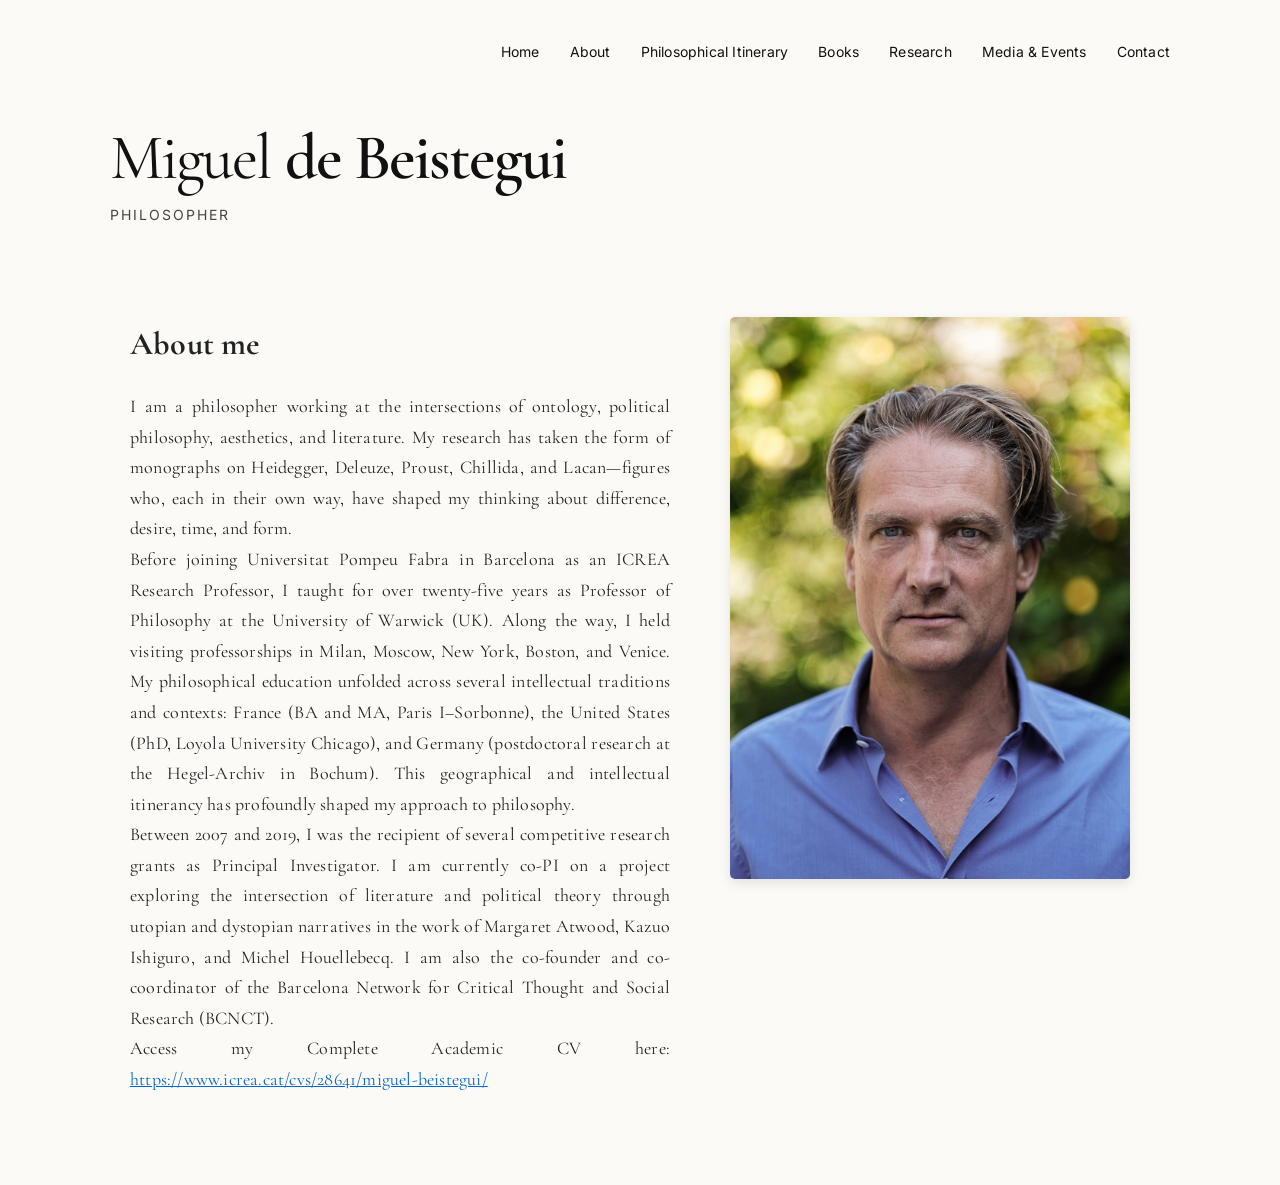
==== about.html @ 4a917e39 "Subida inicial de la web" ====
<!DOCTYPE html>
<html lang="en">
<head>
    <meta charset="UTF-8">
    <meta name="viewport" content="width=device-width, initial-scale=1.0">
    <title>About - Miguel de Beistegui</title>
    <link href="https://fonts.googleapis.com/css2?family=Cormorant+Garamond:wght@400;500;600&family=Inter:wght@400;500&display=swap" rel="stylesheet">
    <link rel="stylesheet" href="css/style.css">
    
</head>
<body>

    <!-- MENU SUPERIOR -->
    <header>
    <nav>
        <a href="index.html">Home</a>

        <div class="dropdown">
            <a href="#">About</a>
            <div class="dropdown-content">
                <a href="about.html#about-me">About me</a>
                <a href="about.html#autobiography">A Brief Philosophical Autobiography</a>
            </div>
        </div>

        <a href="itinerary.html">Philosophical Itinerary</a>
        <a href="books.html">Books</a>

        <div class="dropdown">
            <a href="research.html">Research</a>
            <div class="dropdown-content">
                <a href="research.html#invited-papers">Invited Papers & Lectures</a>
                <a href="research.html#organization">Organization of Conferences</a>
                <a href="research.html#book-chapters">Book Chapters</a>
                <a href="research.html#articles">Articles in Academic Journals</a>
                <a href="research.html#translations">Translations</a>
            </div>
        </div>

        <a href="media.html">Media & Events</a>
        <a href="contact.html">Contact</a>
    </nav>
</header>

    <!-- HERO SIMPLIFICADO (Nombre + Subtítulo) -->
  <section class="hero">
    <div class="hero-text">
        <h1>Miguel <span>de Beistegui</span></h1>
        <p class="hero-subtitle">Philosopher</p>
    </div>
</section>

    <main>
        <!-- About me -->
        <section id="about-me" class="about-section">
            <div class="about-container">
                <div class="about-text">
                    <h1>About me</h1>
                    <p>I am a philosopher working at the intersections of ontology, political philosophy, aesthetics, and literature. My research has taken the form of monographs on Heidegger, Deleuze, Proust, Chillida, and Lacan—figures who, each in their own way, have shaped my thinking about difference, desire, time, and form.</p>
                    
                    <p>Before joining Universitat Pompeu Fabra in Barcelona as an ICREA Research Professor, I taught for over twenty-five years as Professor of Philosophy at the University of Warwick (UK). Along the way, I held visiting professorships in Milan, Moscow, New York, Boston, and Venice. My philosophical education unfolded across several intellectual traditions and contexts: France (BA and MA, Paris I–Sorbonne), the United States (PhD, Loyola University Chicago), and Germany (postdoctoral research at the Hegel-Archiv in Bochum). This geographical and intellectual itinerancy has profoundly shaped my approach to philosophy.</p>
                    
                    <p>Between 2007 and 2019, I was the recipient of several competitive research grants as Principal Investigator. I am currently co-PI on a project exploring the intersection of literature and political theory through utopian and dystopian narratives in the work of Margaret Atwood, Kazuo Ishiguro, and Michel Houellebecq. I am also the co-founder and co-coordinator of the Barcelona Network for Critical Thought and Social Research (BCNCT).</p>
                    
                    <p>Access my Complete Academic CV here: <a href="https://www.icrea.cat/cvs/28641/miguel-beistegui/" target="_blank">https://www.icrea.cat/cvs/28641/miguel-beistegui/</a></p>
                </div>
                <div class="about-image">
                    <img src="images/portrait.jpg" alt="Miguel de Beistegui">
                </div>
            </div>
        </section>

        <!-- A Brief Philosophical Autobiography -->
<section id="autobiography" class="about-section">
    <div class="about-container">
        <div class="about-text">

            <h1>A Brief Philosophical Autobiography</h1>

            <!-- VIDEO -->
            <div class="video-link">
                <a href="https://www.youtube.com/watch?v=cLiV4CxThZU" target="_blank">
                    <img src="https://img.youtube.com/vi/cLiV4CxThZU/maxresdefault.jpg" alt="Video">
                    <div class="play-button">▶</div>
                </a>
            </div>

            <h2>Phenomenological Beginnings</h2>
            <p>My philosophical roots lie in phenomenology, more precisely in Heideggerian ontology. My first three books were devoted to Heidegger and to what I take to be philosophy’s most fundamental problem: the ontological difference. At stake here is the relation between being and time. What is cannot be reduced to what is merely actual or present; time cannot be understood as a simple succession of instants. Likewise, identity does not generate difference; it is difference that produces identity.</p>

            <!-- IMAGE LEFT -->
            <div class="inline-media left">
                <img src="images/books/heidegger-political1.jpg" alt="">
            </div>

            <h2>Beyond Heidegger: Science and Ontology</h2>
            <p>Yet two problems eventually led me to move away from Heidegger’s framework.</p>

            <p>The first concerns the relation between ontology and contemporary science —quantum mechanics, thermodynamics, non-linear dynamics, and biology. These domains, in my view, cannot be reduced to Heidegger’s account of modern science as an effect of Technology understood as the final stage of Western metaphysics. Not all science is subsumed under this logic. The challenge, then, became how to construct an ontology capable of responding to, and incorporating, contemporary scientific thought.</p>

            <!-- IMAGE RIGHT -->
            <div class="inline-media right">
                <img src="images/books/truth-genesis.jpg" alt="">
            </div>

            <p>This question led me to Gilles Deleuze. I read <em>Difference and Repetition</em> (1968) as a late-twentieth-century rewriting of <em>Being and Time</em> (1927), and of the ontological difference itself. This engagement culminated in <em>Truth and Genesis</em> (2004), my fourth book, and has since continued through further books, articles, and lectures on Deleuze.</p>

            <h2>History, Critique, and the Present</h2>
            <p>The second problem concerns the relation between ontology and history. Heidegger’s conception of Western history as a unified narrative of the “forgetting of Being” strikes me as both too general—insensitive to ruptures and singular events—and too directional, presupposing an essentially linear orientation of history. This led me to shift away from phenomenology understood as the description of phenomena in their givenness, and toward critique.</p>

            <p>Following Foucault, I came to think philosophy as a critical ontology of ourselves and of our present. From this perspective, philosophical history is better pursued through archaeology and genealogy than through grand narratives.</p>

            <!-- IMAGE LEFT -->
            <div class="inline-media left">
                <img src="images/books/government-desire.jpg" alt="">
            </div>

            <h2>Critique in Times of Crisis</h2>
            <p>This critical turn was also prompted—and intensified—by contemporary events: the financial crisis of 2008, the ongoing ecological crisis, and the steady expansion of states of exception within constitutional democracies. My trilogy on desire draws on the Foucauldian toolbox to develop a critical history of liberalism and neoliberalism as technologies of government grounded in norms of interest, self-interest, and utility.</p>

            <!-- IMAGE RIGHT -->
            <div class="inline-media right">
                <img src="images/books/crisis-critique.jpg" alt="">
            </div>

            <p>My book <em>Crisis: A Critique</em> (2026) distinguishes between different regimes of crisis in order to address their specific urgency and the kinds of responses they demand.</p>

            <p>But critique, as I argue in <em>Thought Under Threat: On Spite, Superstition, and Stupidity</em> (2021), must not be directed only at historical situations or political formations. It must also be turned inward, as a kind of philosophical clinic that diagnoses the vices of thought—those habits and tendencies that undermine our capacity to think clearly and to govern ourselves peacefully. Such noetic vices, I suggest, are not merely tolerated but often encouraged in our dark times.</p>

            <h2>Desire and the Human Condition</h2>

            <!-- IMAGE LEFT (NEW) -->
            <div class="inline-media left">
                <img src="images/books/elan-desir.jpg" alt="">
            </div>

            <p>The third and final volume of my trilogy on desire, <em>L’Élan du désir. Pour une éthique de la volupté</em> (2021), returns to desire as an irreducible ontological condition. Desire is the way in which we experience ourselves as never fully identical with ourselves or with the world. This incompleteness, this constitutive uneasiness, is not a defect to be overcome but the source of curiosity, wonder, creativity, and joy. It is something to be affirmed.</p>

            <h2>Literature, Art, and Metaphor</h2>
            <p>Literature and art have played a decisive role in shaping this philosophical trajectory. If “difference” names the central ontological concept of my work, and “desire” its ethical core, then “metaphor” is the aesthetic concept that translates the ontological difference into experience.</p>

            <div class="final-block">

    <div class="final-text">
        <p>Metaphor allows us to connect objects, moments, places, and experiences that are ordinarily held apart —even opposed— in a way that is not less real, but more so. I develop this claim in <em>Aesthetics After Metaphysics: From Mimesis to Metaphor</em> (2012) and in my work on Proust, <em>Jouissance de Proust: pour une esthétique de la métaphore</em> (2007).</p>

        <p>Literature—tragedy, fiction, poetry—also plays a central role in my analyses of crisis and noetic vices. My book on the sculptor Eduardo Chillida (2011), finally, is an homage to his poetics of space and the elements, and to the Basque soul that speaks through his work.</p>

        <p>In short, my philosophical project seeks to articulate a double, critical ontology: an ontology of nature, and an ontology of ourselves and of our present.</p>
    </div>

    <div class="final-image">
        <img src="images/books/aesthetics-metaphor.jpg" alt="">
    </div>

</div>

        </div>
    </div>
</section>
    </main>

    <script>
        function showAboutSectionFromHash() {
            const hash = window.location.hash || '#about-me';
            const sections = document.querySelectorAll('.about-section');
            sections.forEach(sec => sec.classList.remove('active'));
            const targetSection = document.querySelector(hash);
            if(targetSection) targetSection.classList.add('active');
            window.scrollTo({ top: 0, behavior: 'smooth' });
        }

        window.addEventListener('load', showAboutSectionFromHash);
        window.addEventListener('hashchange', showAboutSectionFromHash);
    </script>
<script>
document.addEventListener('DOMContentLoaded', () => {

    // --- HEADER HEIGHT ---
    const header = document.querySelector('header');
    const headerHeight = header.offsetHeight;

    // --- ABOUT PAGE FUNCTIONALITY ---
    function showAboutSectionFromHash() {
        const hash = window.location.hash || '#about-me';
        const sections = document.querySelectorAll('.about-section');
        sections.forEach(sec => sec.classList.remove('active'));
        const targetSection = document.querySelector(hash);
        if(targetSection) targetSection.classList.add('active');

        // Ajuste scroll para que el header fijo no tape el título
        if(targetSection) {
            const sectionTop = targetSection.getBoundingClientRect().top + window.pageYOffset;
            window.scrollTo({
                top: sectionTop - headerHeight - 10, // margen extra
                behavior: 'smooth'
            });
        }
    }

    if(document.querySelectorAll('.about-section').length) {
        window.addEventListener('load', showAboutSectionFromHash);
        window.addEventListener('hashchange', showAboutSectionFromHash);
    }

    // --- PHILOSOPHICAL ITINERARY FUNCTIONALITY ---
    const itineraryItems = document.querySelectorAll('.itinerary-item');

    itineraryItems.forEach(item => {
        const readMore = item.querySelector('.read-more');
        const content = item.querySelector('.itinerary-item-content');

        // efecto push up y sombreado
        item.addEventListener('mouseenter', () => {
            item.style.transform = 'translateY(-5px)';
            item.style.boxShadow = '0 8px 16px rgba(0,0,0,0.15)';
        });
        item.addEventListener('mouseleave', () => {
            item.style.transform = 'translateY(0)';
            item.style.boxShadow = '0 4px 8px rgba(0,0,0,0.1)';
        });

        // Enlaces "Read more" llevan al libro correspondiente
        if(readMore) {
            readMore.addEventListener('click', (e) => {
                e.preventDefault();
                const bookUrl = readMore.getAttribute('href');
                window.location.href = bookUrl;
            });
        }

        // Evitar que el título redirija a libro
        const titleLink = item.querySelector('h2 a');
        if(titleLink) {
            titleLink.removeAttribute('href');
        }
    });

});
</script>
</body>
</html>
---- css/style.css ----
/* --- RESET BÁSICO --- */
* {
    margin: 0;
    padding: 0;
    box-sizing: border-box;
}

/* --- BODY --- */
body {
    font-family: 'Cormorant Garamond', serif;
    background-color: #fbfaf7;
    color: #111111;
    line-height: 1.65;
    max-width: 1100px;
    margin: 0 auto;
    padding: 40px 20px;
    letter-spacing: 0.2px;
}

/* --- MENU SUPERIOR --- */
header nav {
    display: flex;
    justify-content: flex-end;
    gap: 30px;
    margin-bottom: 60px;
    font-family: 'Inter', sans-serif;
    font-size: 14px;
}

header nav a {
    text-decoration: none;
    color: #111111;
    position: relative;
}

header nav a:hover::after {
    content: '';
    position: absolute;
    left: 0;
    bottom: -3px;
    width: 100%;
    height: 1px;
    background-color: #111111;
}

/* --- DROPDOWN MENU --- */
nav .dropdown {
    position: relative;
    display: inline-block;
}

nav .dropdown-content {
    display: none;
    position: absolute;
    top: 100%;
    left: 0;
    background-color: #fbfaf7;
    min-width: 220px;
    box-shadow: 0px 4px 6px rgba(0,0,0,0.1);
    z-index: 10;
    flex-direction: column;
}

nav .dropdown-content a {
    padding: 10px 20px;
    display: block;
    color: #111111;
    text-decoration: none;
    font-family: 'Inter', sans-serif;
    font-size: 14px;
}

nav .dropdown:hover .dropdown-content {
    display: flex;
}

nav .dropdown-content a:hover {
    background-color: #f0f0f0;
}

/* --- HERO (GLOBAL) --- */
.hero {
    display: flex;
    flex-wrap: wrap;
    gap: 40px;
    align-items: flex-start;
    margin-bottom: 40px;
}

.hero-text {
    flex: 1 1 60%;
    max-width: 700px;
}

.hero-text h1 {
    font-size: clamp(42px, 5vw, 64px);
    letter-spacing: -0.03em;
    font-weight: 400;
    line-height: 1.1;
    margin-bottom: 8px;
}

.hero-text h1 span {
    font-weight: 600;
}

.hero-subtitle {
    font-family: 'Inter', sans-serif;
    font-size: 14px;
    color: #444444;
    letter-spacing: 1px;
    margin-top: 10px;
    letter-spacing: 2px;
    text-transform: uppercase;
}

.hero-welcome {
    font-size: 18px;
    margin-top: 30px;
    max-width: 520px
    text-align: justify;
}

.hero-image {
    flex: 1 1 25%;
    display: flex;
    justify-content: flex-end;
}

.hero-image img {
    max-width: 200px;
    width: 70%;
    height: auto;
    object-fit: cover;
    border-radius: 8px;
}

/* --- SECTION TITLES --- */
.section-title {
    font-family: 'Inter', sans-serif;
    font-size: 12px;
    letter-spacing: 2px;
    margin-bottom: 20px;
}

/* --- LATEST BOOK --- */
.latest-book {
    margin-top: 30px;
}

.latest-book hr {
    border: none;
    border-top: 1px solid #dcdcdc;
    margin: 20px 0;
}

.book-item {
    display: flex;
    flex-wrap: nowrap;
    gap: 50px;
    align-items: flex-start;
    padding: 10px 0;
}

.book-item img {
    order: 1;
}

.book-text {
    order: 2;
}


.book-cover {
    width: 140px;
    flex-shrink: 0;
    display: block;
    margin: 0;
    box-shadow: 0 4px 8px rgba(0,0,0,0.2);
    transition: transform 0.2s;
}

.book-cover:hover {
    transform: scale(1.05);
}

.book-text {
    flex: 1 1 65%;
    text-align: left;
    max-width: 650px;
}

.book-text h2 {
    font-size: 28px;
    font-weight: 500;
    margin-bottom: 10px;
    margin-top: 0;
}

.book-text p {
    font-size: 18px;
    line-height: 1.6;
    margin-bottom: 10px;
}

/* --- UPCOMING EVENTS --- */
.upcoming-events {
    margin-top: 40px;
}

.upcoming-events hr {
    border: none;
    border-top: 1px solid #dcdcdc;
    margin: 20px 0;
}

.upcoming-events ul {
    list-style: none;
}

.upcoming-events li {
    font-size: 18px;
    margin-bottom: 5px;
}

/* --- ABOUT --- */
/* ===== About Page Styles ===== */

.about-section {
    display: none;
    padding: 50px 20px;
    max-width: 1200px;
    margin: 0 auto;
}

.about-section.active {
    display: flex;
    flex-wrap: wrap;
    justify-content: space-between;
}

.about-container {
    display: flex;
    flex-wrap: wrap;
    align-items: flex-start;
    gap: 40px;
    width: 100%;
}

.about-text {
    flex: 1 1 500px;
    font-family: 'Cormorant Garamond', serif;
    font-size: 18px;
    line-height: 1.7;
    color: #222;
    text-align: justify;
}

.about-text h1 {
    font-size: 32px;
    margin-bottom: 20px;
}

.about-image {
    flex: 1 1 400px;
    text-align: center;
}

.about-image img {
    width: 100%;
    max-width: 400px;
    height: auto;
    object-fit: cover;
    border-radius: 5px;
    box-shadow: 0 4px 12px rgba(0,0,0,0.1);
}

.about-text a {
    color: #0066cc;
    text-decoration: underline;
}

.about-text a:hover {
    color: #004499;
}

/* --- ITINERARY --- */
.itinerary {
    display: flex;
    flex-direction: column;
    gap: 60px;
}

.itinerary-item {
    display: flex;
    flex-wrap: wrap;
    gap: 30px;
    padding: 30px;
    border-radius: 10px;
    transition: transform 0.3s, box-shadow 0.3s;
    box-shadow: 0 4px 10px rgba(0,0,0,0.05);
}

.itinerary-item:hover {
    transform: translateY(-5px);
    box-shadow: 0 10px 20px rgba(0,0,0,0.15);
}

.itinerary-item img {
    max-width: 250px;
    width: 100%;
    border-radius: 8px;
    object-fit: cover;
}

.itinerary-item-content {
    flex: 1 1 60%;
}

.itinerary-item h2 {
    font-size: 28px;
    margin-bottom: 10px;
}

.itinerary-item p {
    font-size: 18px;
    line-height: 1.6;
    text-align: justify;
}

.itinerary-item .highlight {
    font-style: italic;
    margin: 15px 0;
}

.itinerary-item .read-more {
    margin-top: 12px;
    display: inline-block;
    font-family: 'Inter', sans-serif;
    font-size: 14px;
    color: #0066cc;
    text-decoration: underline;
    font-weight: 600;
}

.itinerary-item .read-more:hover {
    color: #004499;
}

.itinerary-item .quote-highlight {
    font-weight: 600;
    font-size: 20px;
    line-height: 1.7;
    color: #111;
}

/* --- BOOKS PAGE AJUSTADA --- */
.books {
    max-width: 900px;
    margin: auto;
    display: flex;
    flex-direction: column;
    gap: 80px;
}

.book {
    padding-bottom: 40px;
    transition: transform 0.3s, box-shadow 0.3s;
    border-radius: 10px;
    background-color: #fbfaf7; /* fondo igual a la página */
}

.book:hover {
    transform: translateY(-5px);
    box-shadow: 0 8px 20px rgba(0,0,0,0.08); 
}

.book h2 {
    font-size: 28px;
    margin-bottom: 20px;
}

/* Contenedor flex para imagen y texto, imagen a la izquierda */
.book-content {
    display: flex;
    gap: 20px;
    align-items: flex-start;
    flex-wrap: nowrap; 
}

.book-cover {
    width: 180px;
    flex-shrink: 0;
    border-radius: 5px;
    object-fit: cover;
    transition: transform 0.2s;
}

.book-cover:hover {
    transform: scale(1.03);
}

.book-text {
    flex: 1 1 auto;
    font-size: 18px;
    line-height: 1.7;
    text-align: justify;
    color: #111;
}

.meta {
    font-family: 'Inter', sans-serif;
    font-size: 14px;
    color: #666;
    margin-bottom: 15px;
}

/* Enlaces dentro de los libros */
.links {
    margin-top: 10px;
    display: flex;
    flex-direction: column;
    gap: 6px;
}

.links a {
    font-family: 'Cormorant Garamond', serif;
    font-weight: 500;
    color: #111111;
    text-decoration: none;
    position: relative;
    padding-left: 0;
}

.links a::before {
    content: "→ ";
}

.links a:hover {
    text-decoration: underline;
}

/* --- RESPONSIVE BOOKS --- */
@media (max-width: 900px) {
    .book-content {
        flex-direction: column; /* imagen arriba en móvil */
    }

    .book-cover {
        width: 100%;
        max-width: 250px;
        margin-bottom: 15px;
    }
}

/* --- MEDIA PAGE --- */
.media {
    max-width: 900px;
    margin: auto;
    display: flex;
    flex-direction: column;
    gap: 50px;
}

.media-item {
    border-bottom: 1px solid #e5e5e5;
    padding-bottom: 25px;
}

.media-item h2 {
    font-size: 24px;
    margin-bottom: 6px;
}

.media-item a {
    font-family: 'Inter', sans-serif;
    text-decoration: none;
    color: #111;
}

.media-item a:hover {
    text-decoration: underline;
}

/* --- CONTACT --- */
.contact {
    max-width: 700px;
    margin: auto;
    font-size: 18px;
}

.contact p {
    margin-bottom: 12px;
}

/* --- RESPONSIVE --- */
@media (max-width: 900px) {

    .hero {
        flex-direction: column;
    }

    .hero-image {
        justify-content: center;
    }

    .book-content {
        flex-direction: column;
    }

    .book-cover {
        width: 100%;
        max-width: 250px;
        margin-bottom: 15px;
    }

    .about-container {
        flex-direction: column;
        gap: 30px;
    }

    .about-image img,
    .itinerary-item img {
        max-width: 100%;
    }
}
/* --- BOOKS: editorial debajo de la imagen --- */
.book-cover-container {
    display: flex;
    flex-direction: column;
    align-items: center;
}

.book-cover-container .meta {
    margin-top: 8px;
    font-family: 'Inter', sans-serif;
    font-size: 14px;
    color: #666;
}

/* ===== RESEARCH TIMELINE ===== */

.research-section {
    max-width: 900px;
    margin: 80px auto;
    padding: 0 20px;
}

.research-section h2 {
    font-family: 'Cormorant Garamond', serif;
    font-size: 2rem;
    margin-bottom: 40px;
}

.timeline {
    position: relative;
    border-left: 1px solid #ccc;
    padding-left: 30px;
}

.timeline-item {
    margin-bottom: 50px;
    position: relative;
}

.timeline-date {
    font-family: 'Inter', sans-serif;
    font-size: 0.9rem;
    color: #777;
    margin-bottom: 10px;
}

.timeline-content p {
    margin-bottom: 12px;
    line-height: 1.6;
}

.timeline-content a {
    text-decoration: none;
    font-size: 0.9rem;
    margin-left: 6px;
    opacity: 0.6;
    transition: opacity 0.2s ease;
}

.timeline-content a:hover {
    opacity: 1;
}

/* subtle dot */
.timeline-item::before {
    content: "";
    position: absolute;
    left: -36px;
    top: 5px;
    width: 8px;
    height: 8px;
    background: #000;
    border-radius: 50%;
}

/* --- AUTOBIOGRAPHY MEDIA --- */

/* VIDEO */
.autobio-video {
    max-width: 600px;
    margin: 20px auto 30px auto;
}

.autobio-video iframe {
    width: 100%;
    height: 320px;
    border-radius: 8px;
    display: block;
}

/* IMAGES INLINE */
.inline-media {
    max-width: 220px;
}

.inline-media img {
    width: 100%;
    height: auto;
    border-radius: 6px;
    box-shadow: 0 6px 16px rgba(0,0,0,0.1);
}

/* LEFT / RIGHT FLOW */
.inline-media.left {
    float: left;
    margin: 10px 30px 20px 0;
}

.inline-media.right {
    float: right;
    margin: 10px 0 20px 30px;
}

/* CLEAR FLOATS */
.about-text::after {
    content: "";
    display: block;
    clear: both;
}

/* MOBILE FIX (CRÍTICO) */
@media (max-width: 900px) {

    .inline-media.left,
    .inline-media.right {
        float: none;
        display: block;
        margin: 30px auto;
        text-align: center;
    }

    .autobio-video iframe {
        height: 200px;
    }
}

/* VIDEO LINK (fallback opcional) */
.video-link {
    max-width: 600px;
    margin: 20px auto 30px auto;
    position: relative;
}

.video-link img {
    width: 100%;
    border-radius: 8px;
}

/* botón play */
.play-button {
    position: absolute;
    top: 50%;
    left: 50%;
    transform: translate(-50%, -50%);
    font-size: 50px;
    color: white;
    background: rgba(0,0,0,0.6);
    border-radius: 50%;
    padding: 10px 20px;
}

/* SEARCH (igual que Media) */
.controls{
    text-align:center;
    margin:40px 0;
}

.controls input{
    padding:10px;
    width:250px;
    border:1px solid #ddd;
    border-radius:20px;
    margin-bottom:15px;
}

mark{
    background: #ffe58a;
    padding: 0 2px;
}

/* ===== FILTERS (UNIFICADO MEDIA + RESEARCH) ===== */

.filters {
    display: flex;
    justify-content: center;
    gap: 10px;
    flex-wrap: wrap;
    margin-top: 10px;
}

.filters button {
    padding: 5px 10px;              
    border: 1px solid #ddd;       
    background: transparent;
    cursor: pointer;
    font-size: 12px;              
    font-family: 'Inter', sans-serif;
    border-radius: 20px;          
    transition: 0.2s ease;
}

.filters button:hover {
    background: #f3f3f3;
}

.filters button.active {
    background: #111;
    color: #fff;
    border-color: #111;
}

.home-section {
    margin-top: 90px;
}

.home-section:first-of-type {
    margin-top: 40px;
}

.section-title {
    font-family: 'Inter', sans-serif;
    font-size: 12px;
    letter-spacing: 2px;
    margin-bottom: 25px;
    color: #444;
}

.latest-book,
.upcoming-events {
    padding-top: 10px;
}

.contact-form {
    margin-top: 30px;
    display: flex;
    flex-direction: column;
    gap: 12px;
    max-width: 500px;
}

.contact-form input,
.contact-form textarea {
    font-family: 'Cormorant Garamond', serif;
    font-size: 16px;
    padding: 10px;
    border: 1px solid #ddd;
    border-radius: 4px;
    background: #fbfaf7;
}

.contact-form textarea {
    resize: vertical;
}

.contact-form button {
    font-family: 'Inter', sans-serif;
    font-size: 12px;
    letter-spacing: 1px;
    padding: 10px 14px;
    border: 1px solid #111;
    background: #111;
    color: #fff;
    cursor: pointer;
    transition: 0.2s;
}

.contact-form button:hover {
    background: #333;
}

.contact {
    max-width: 700px;
    margin: auto;
    font-size: 18px;
}

.contact-form {
    margin-top: 40px;
}

/* ===== MEDIA VIDEO SYSTEM (NEW) ===== */

.video-link {
    position: relative;
    display: block;
    cursor: pointer;
    margin-bottom: 10px;
}

.video-link img {
    width: 100%;
    display: block;
    border-radius: 6px;
}

.play-button {
    position: absolute;
    top: 50%;
    left: 50%;
    transform: translate(-50%, -50%);
    font-size: 40px;
    color: white;
    background: rgba(0,0,0,0.5);
    border-radius: 50%;
    padding: 10px 18px;
    pointer-events: none;
}

.featured {
    max-width: 700px;
    margin: 0 auto 60px;
    text-align: center; 
}

.featured-title {
    margin-top: 15px;
    font-size: 26px;
}

/* --- AUTOBIOGRAPHY SUBHEADINGS --- */

.about-text h2 {
    font-family: 'Inter', sans-serif;
    font-size: 12px;
    letter-spacing: 2px;
    text-transform: uppercase;
    font-weight: 500;
    color: #666;
    margin-top: 50px;
    margin-bottom: 12px;
    position: relative;
}

/* pequeña línea sutil encima (ritmo visual) */
.about-text h2::before {
    content: "";
    display: block;
    width: 30px;
    height: 1px;
    background: #ccc;
    margin-bottom: 10px;
}

/* primer subtítulo: menos espacio arriba */
.about-text h2:first-of-type {
    margin-top: 30px;
}

.events-list p {
    font-size: 18px;
    line-height: 1.6;
    margin-bottom: 18px;
}

.events-list a {
    font-family: 'Inter', sans-serif;
    font-size: 13px;
    color: #666;
    text-decoration: none;
}

.events-list a:hover {
    text-decoration: underline;
}

.final-block {
    display: flex;
    align-items: flex-end; 
    gap: 30px;
    margin-top: 20px;
}

.final-text {
    flex: 1;
}

.final-image {
    width: 220px;
    flex-shrink: 0;
}

.final-image img {
    width: 100%;
    border-radius: 6px;
    box-shadow: 0 6px 16px rgba(0,0,0,0.1);
}

@media (max-width: 900px) {
    .final-block {
        flex-direction: column;
        align-items: center;
    }

    .final-image {
        width: 100%;
        max-width: 250px;
    }
}
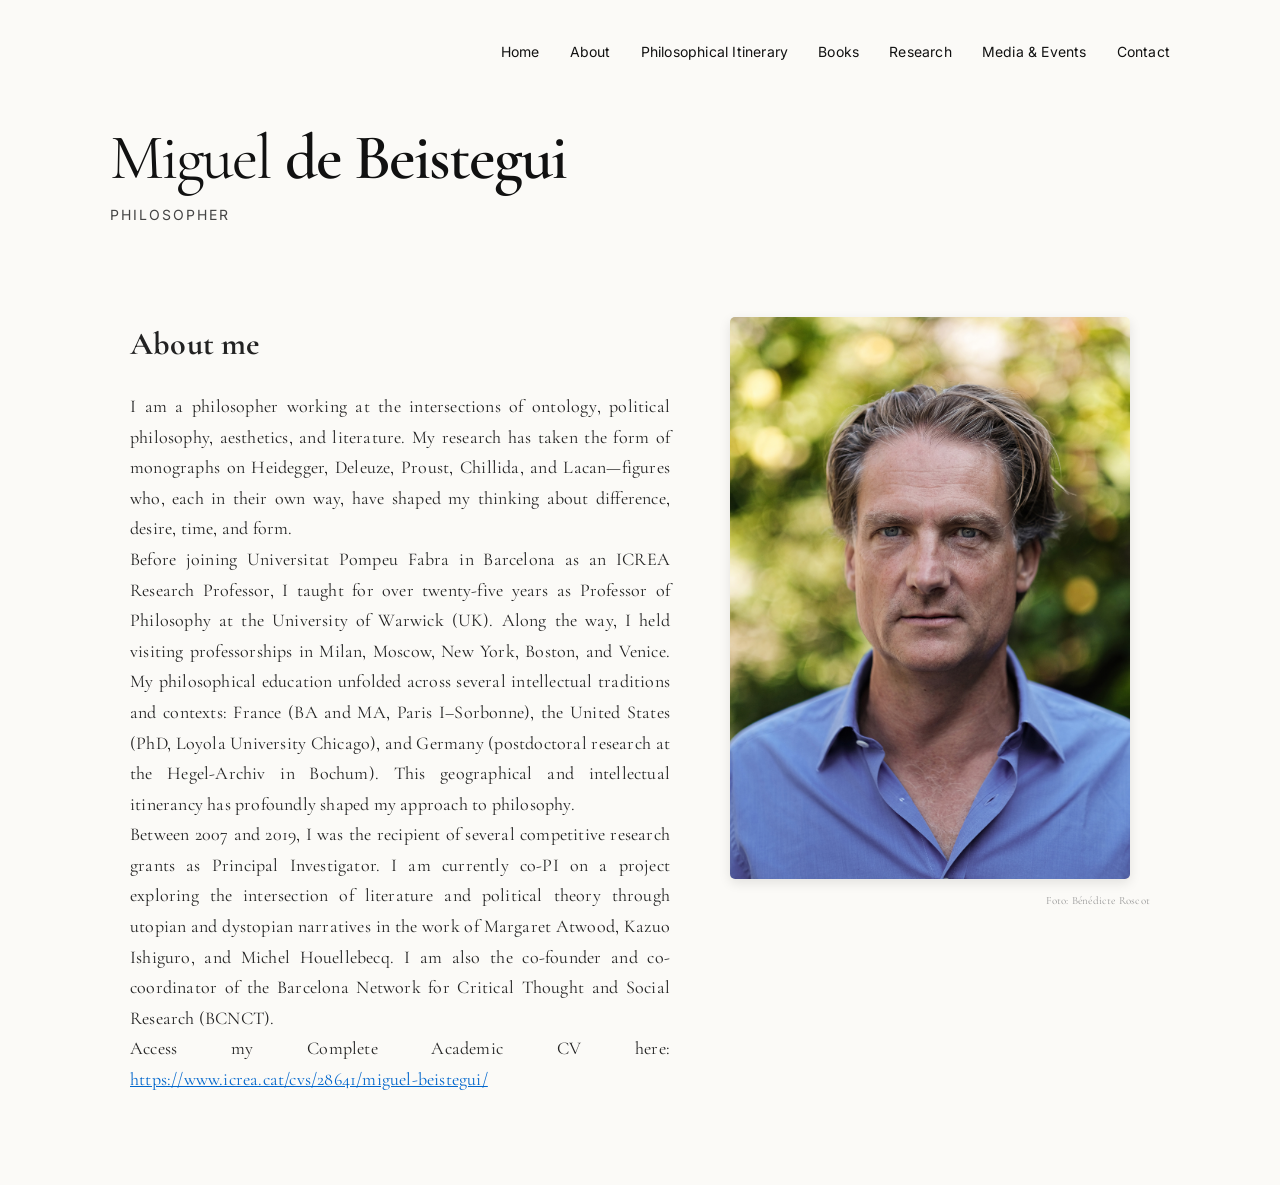
==== commit 9e9327c8: "fix photo credit home layout" ====
--- a/about.html
+++ b/about.html
@@ -66,6 +66,7 @@
                 </div>
                 <div class="about-image">
                     <img src="images/portrait.jpg" alt="Miguel de Beistegui">
+                    <p class="photo-credit">Foto: Bénédicte Roscot</p>
                 </div>
             </div>
         </section>
--- a/css/style.css
+++ b/css/style.css
@@ -124,7 +124,8 @@
 .hero-image {
     flex: 1 1 25%;
     display: flex;
-    justify-content: flex-end;
+    flex-direction: column;      
+    align-items: flex-end;       
 }
 
 .hero-image img {
@@ -921,4 +922,23 @@
         width: 100%;
         max-width: 250px;
     }
+}
+
+@media (max-width: 900px) {
+
+    .hero-image {
+        align-items: center;   /* centra en móvil */
+    }
+
+    .photo-credit {
+        text-align: center;
+    }
+
+}
+
+.photo-credit {
+  font-size: 11px;
+  color: #999;
+  text-align: right;
+  margin-top: 4px;
 }
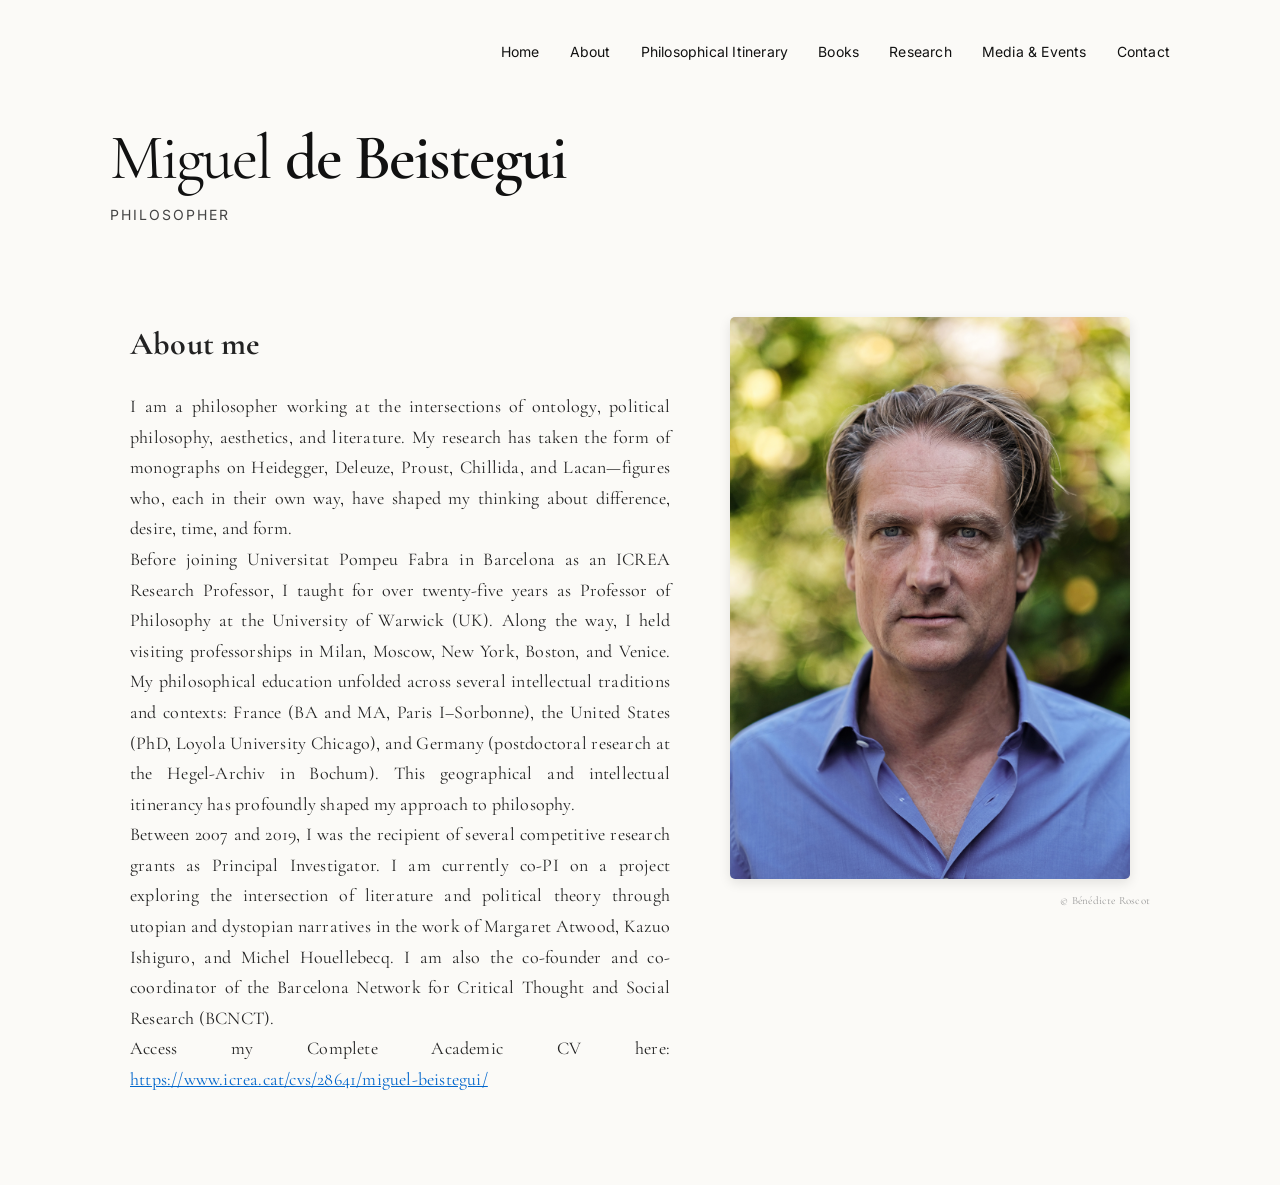
==== commit fa6ec03e: "copyright" ====
--- a/about.html
+++ b/about.html
@@ -13,6 +13,8 @@
     <!-- MENU SUPERIOR -->
     <header>
     <nav>
+        <div class="menu-toggle" onclick="toggleMenu()">☰</div>
+
         <a href="index.html">Home</a>
 
         <div class="dropdown">
@@ -66,7 +68,7 @@
                 </div>
                 <div class="about-image">
                     <img src="images/portrait.jpg" alt="Miguel de Beistegui">
-                    <p class="photo-credit">Foto: Bénédicte Roscot</p>
+                    <p class="photo-credit"> © Bénédicte Roscot</p>
                 </div>
             </div>
         </section>
@@ -239,5 +241,24 @@
 
 });
 </script>
+
+<script>
+function toggleMenu() {
+    document.querySelector("nav").classList.toggle("open");
+}
+
+// dropdowns en móvil
+document.querySelectorAll(".dropdown > a").forEach(item => {
+    item.addEventListener("click", function(e) {
+
+        if (window.innerWidth <= 900) {
+            e.preventDefault();
+            this.parentElement.classList.toggle("open");
+        }
+
+    });
+});
+</script>
+
 </body>
 </html>
--- a/css/style.css
+++ b/css/style.css
@@ -49,6 +49,7 @@
     display: inline-block;
 }
 
+
 nav .dropdown-content {
     display: none;
     position: absolute;
@@ -76,6 +77,31 @@
 
 nav .dropdown-content a:hover {
     background-color: #f0f0f0;
+}
+
+@media (max-width: 900px) {
+
+    nav .dropdown {
+        display: block;
+        width: 100%;
+        text-align: center;
+    }
+
+    nav .dropdown-content {
+        position: static;     
+        box-shadow: none;     
+        min-width: auto;
+        background: transparent;
+        display: none;
+    }
+
+    nav .dropdown.open .dropdown-content {
+        display: flex;
+        flex-direction: column;
+        gap: 5px;
+        align-items: center;
+    }
+
 }
 
 /* --- HERO (GLOBAL) --- */
@@ -941,4 +967,62 @@
   color: #999;
   text-align: right;
   margin-top: 4px;
+}
+
+@media (max-width: 900px) {
+
+    header nav {
+        flex-wrap: wrap;
+        justify-content: center;
+        gap: 12px;
+        font-size: 13px;
+        margin-bottom: 30px;
+    }
+
+    header nav a {
+        padding: 5px 8px;
+    }
+
+}
+
+@media (max-width: 600px) {
+
+    header nav {
+        flex-direction: column;
+        align-items: center;
+        gap: 8px;
+    }
+
+}
+
+.menu-toggle {
+    display: none;
+    font-size: 26px;
+    cursor: pointer;
+    font-family: 'Inter', sans-serif;
+}
+
+@media (max-width: 900px) {
+
+    header nav {
+        flex-direction: column;
+        align-items: center;
+        gap: 10px;
+    }
+
+    .menu-toggle {
+        display: block;
+    }
+
+    header nav a,
+    header nav .dropdown {
+        display: none;
+        width: 100%;
+        text-align: center;
+    }
+
+    header nav.open a,
+    header nav.open .dropdown {
+        display: block;
+    }
 }
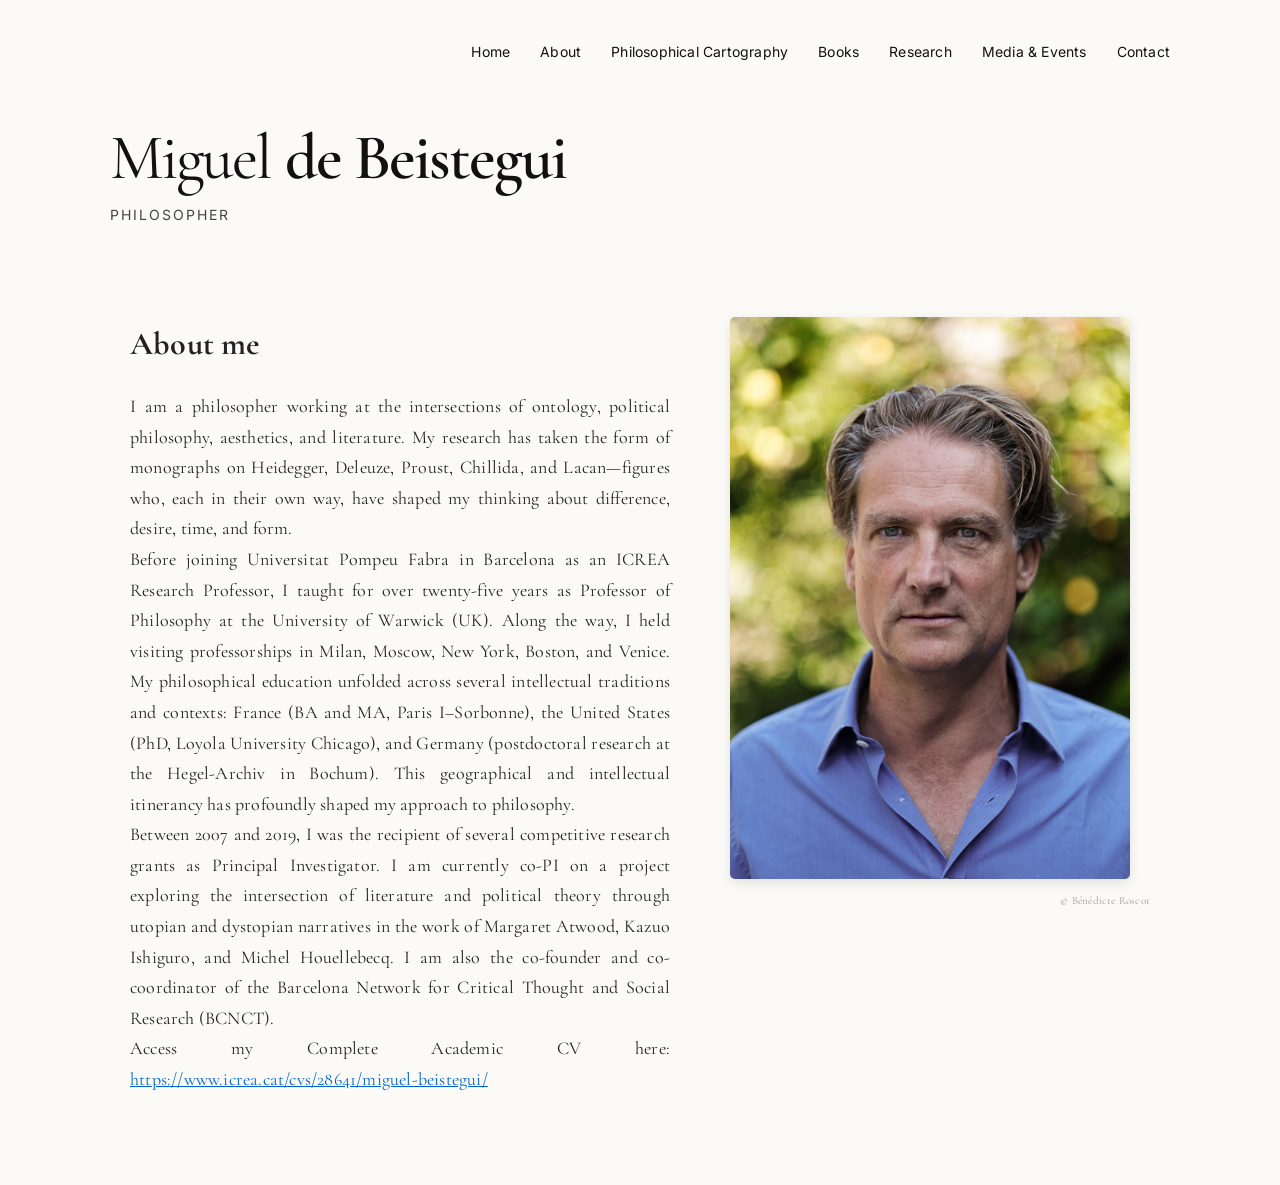
==== commit a64f3d1b: "Update homepage and media sections" ====
--- a/about.html
+++ b/about.html
@@ -25,7 +25,7 @@
             </div>
         </div>
 
-        <a href="itinerary.html">Philosophical Itinerary</a>
+        <a href="itinerary.html">Philosophical Cartography</a>
         <a href="books.html">Books</a>
 
         <div class="dropdown">
--- a/css/style.css
+++ b/css/style.css
@@ -1025,4 +1025,24 @@
     header nav.open .dropdown {
         display: block;
     }
+}
+
+/* ===== PHILOSOPHY X ===== */
+
+.philosophyx-media{
+    flex: 1.8;
+}
+
+.philosophyx-media img{
+    width: 100%;
+    max-width: 980px;
+    height: auto;
+    display: block;
+    border-radius: 6px;
+    box-shadow: 0 6px 16px rgba(0,0,0,0.08);
+    transition: 0.25s ease;
+}
+
+.philosophyx-media img:hover{
+    transform: translateY(-2px);
 }
